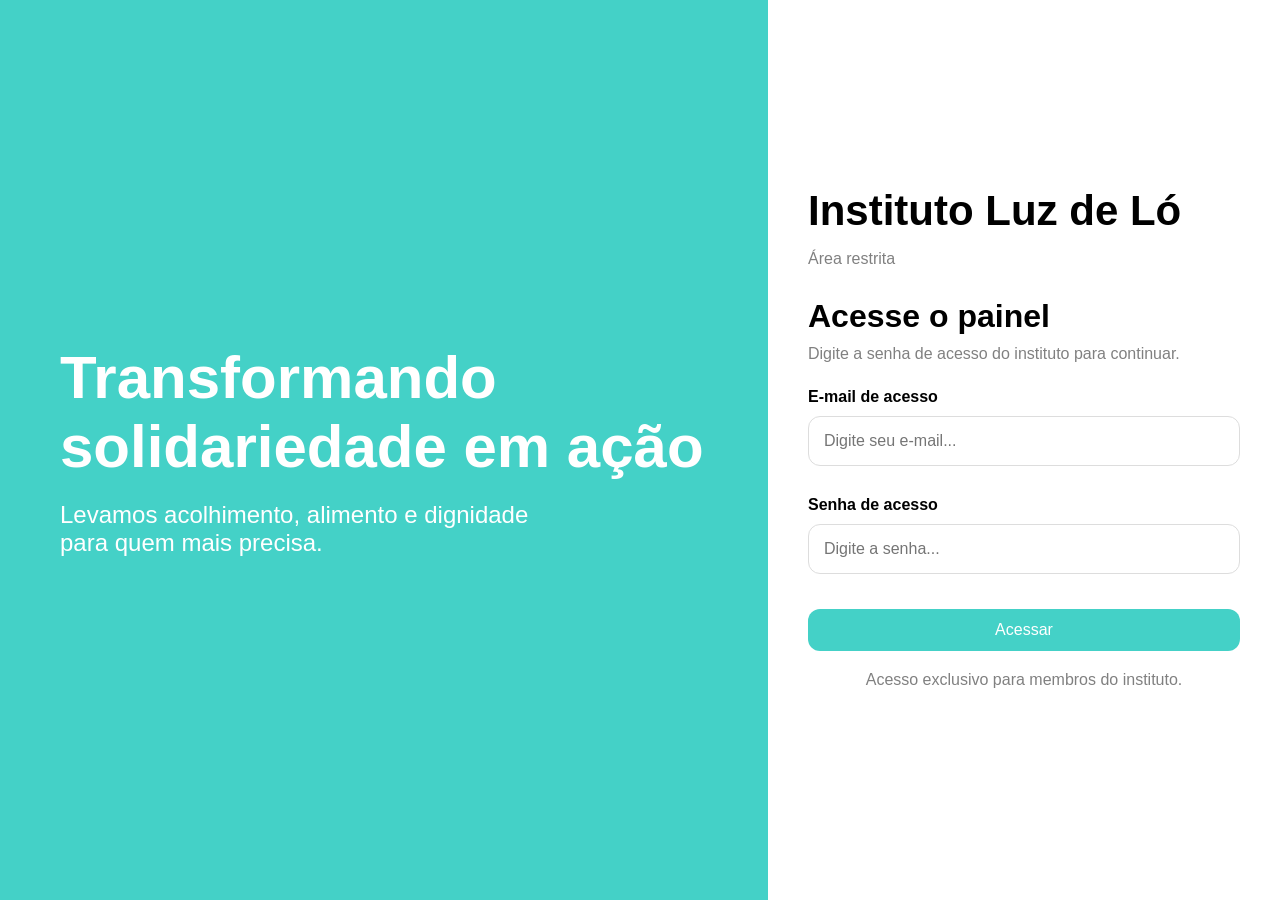
==== frontend_sistema/historico.html @ d1e00814 "Integração do frontend com API" ====
<!DOCTYPE html>
<html lang="pt-br">
<head>
    <meta charset="UTF-8">
    <meta name="viewport" content="width=device-width, initial-scale=1.0">
    <title>Histórico</title>
    <link rel="stylesheet" href="style.css">
</head>
<body>
    <div class="container">

  <aside class="sidebar">
    <div>
      <div class="logo">Luz de Ló</div>

      <div class="menu">
        <a href="notificacoes.html">Notificações</a>
        <a class="active" href="#">Histórico</a>
        <a href="rejeitados.html">Rejeitados</a>
        <a href="registrar.html">Registrar Gastos</a>
      </div>
    </div>

    <p>Painel de Gestão</p>
  </aside>

  <main class="main">

    <div class="topbar">
      <h1>Histórico</h1>
      <div class="saldo">Saldo atual: R$ 0,00</div>
    </div>

    <div class="filters">
  <button onclick="filtrarHistorico('Todos')" class="filter-btn active">Todos</button>
  <button onclick="filtrarHistorico('Doação')" class="filter-btn">Doações</button> <button onclick="filtrarHistorico('Marmitas')" class="filter-btn">Marmitas</button>
  <button onclick="filtrarHistorico('Tecidos')" class="filter-btn">Tecidos</button>
  <button onclick="filtrarHistorico('Outros')" class="filter-btn">Outros</button>
</div>

    <div id="lista-historico"></div>

  </main>

</div>
<script src="script.js"></script>

</body>
</html>
---- frontend_sistema/style.css ----
* {
  margin: 0;
  padding: 0;
  box-sizing: border-box;
  font-family: Arial, Helvetica, sans-serif;
}

body {
  background: #f5f5f5;
}

.container {
  display: flex;
  min-height: 100vh;
}

.sidebar {
  width: 260px;
  background: white;
  border-right: 1px solid #ddd;
  padding: 20px 15px;
  display: flex;
  flex-direction: column;
  justify-content: space-between;
}

.logo {
  font-size: 30px;
  font-weight: bold;
  color: #44d1c7;
  margin-bottom: 30px;
}

.menu {
  display: flex;
  flex-direction: column;
  gap: 10px;
}

.menu a {
  text-decoration: none;
  color: #333;
  padding: 15px;
  border-radius: 14px;
  transition: 0.3s;
  font-size: 18px;
}

.menu a:hover,
.menu .active {
  background: #44d1c7;
  color: white;
}

.main {
  flex: 1;
  padding: 30px;
}

.topbar {
  display: flex;
  justify-content: space-between;
  align-items: center;
  margin-bottom: 30px;
}

.topbar h1 {
  font-size: 38px;
}

.saldo {
  background: #44d1c7;
  color: white;
  padding: 14px 22px;
  border-radius: 20px;
  font-weight: bold;
}

.card {
  background: white;
  border-radius: 20px;
  padding: 25px;
  margin-bottom: 20px;
  box-shadow: 0 2px 10px rgba(0,0,0,0.05);
}

.valor {
  font-size: 42px;
  font-weight: bold;
  margin-bottom: 10px;
}

.data {
  color: gray;
  margin-bottom: 20px;
}

.actions {
  display: flex;
  gap: 15px;
  margin-top: 20px;
}

.btn {
  border: none;
  padding: 12px 20px;
  border-radius: 12px;
  cursor: pointer;
  font-size: 16px;
  transition: 0.3s;
}

.btn-green {
  background: #37c777;
  color: white;
}

.btn-red {
  background: #ef3d3d;
  color: white;
}

.btn-cyan {
  background: #44d1c7;
  color: white;
}

.btn:hover {
  opacity: 0.8;
}

input,
textarea {
  width: 100%;
  padding: 15px;
  border-radius: 12px;
  border: 1px solid #ddd;
  margin-top: 10px;
  margin-bottom: 20px;
  font-size: 16px;
}

textarea {
  resize: none;
  height: 120px;
}

.upload {
  border: 2px dashed #ccc;
  border-radius: 20px;
  padding: 50px;
  text-align: center;
  color: gray;
  margin-bottom: 20px;
}

.filters {
  display: flex;
  gap: 10px;
  margin-bottom: 25px;
  flex-wrap: wrap;
}

.filter-btn {
  padding: 10px 18px;
  border-radius: 20px;
  border: none;
  background: white;
  cursor: pointer;
}

.filter-btn.active {
  background: #44d1c7;
  color: white;
}

.badge {
  display: inline-block;
  padding: 8px 15px;
  border-radius: 20px;
  color: white;
  font-size: 14px;
  margin-left: 10px;
}

.badge-red {
  background: #ef3d3d;
}

.badge-green {
  background: #37c777;
}

.badge-gray {
  background: #999;
}

.login-container {
  display: flex;
  min-height: 100vh;
}

.login-left {
  flex: 1;
  background: #44d1c7;
  color: white;
  display: flex;
  flex-direction: column;
  justify-content: center;
  padding: 60px;
}

.login-left h1 {
  font-size: 60px;
  margin-bottom: 20px;
}

.login-left p {
  font-size: 24px;
  max-width: 500px;
}

.login-right {
  width: 40%;
  background: white;
  display: flex;
  justify-content: center;
  align-items: center;
  padding: 40px;
}

.login-box {
  width: 100%;
  max-width: 450px;
}

.login-box h2 {
  font-size: 42px;
  margin-bottom: 15px;
}

.login-box p {
  margin-bottom: 25px;
  color: gray;
}

@media(max-width: 900px) {
  .sidebar {
    width: 90px;
  }

  .menu a {
    font-size: 14px;
    padding: 10px;
  }

  .topbar h1 {
    font-size: 28px;
  }

  .login-left {
    display: none;
  }

  .login-right {
    width: 100%;
  }
}
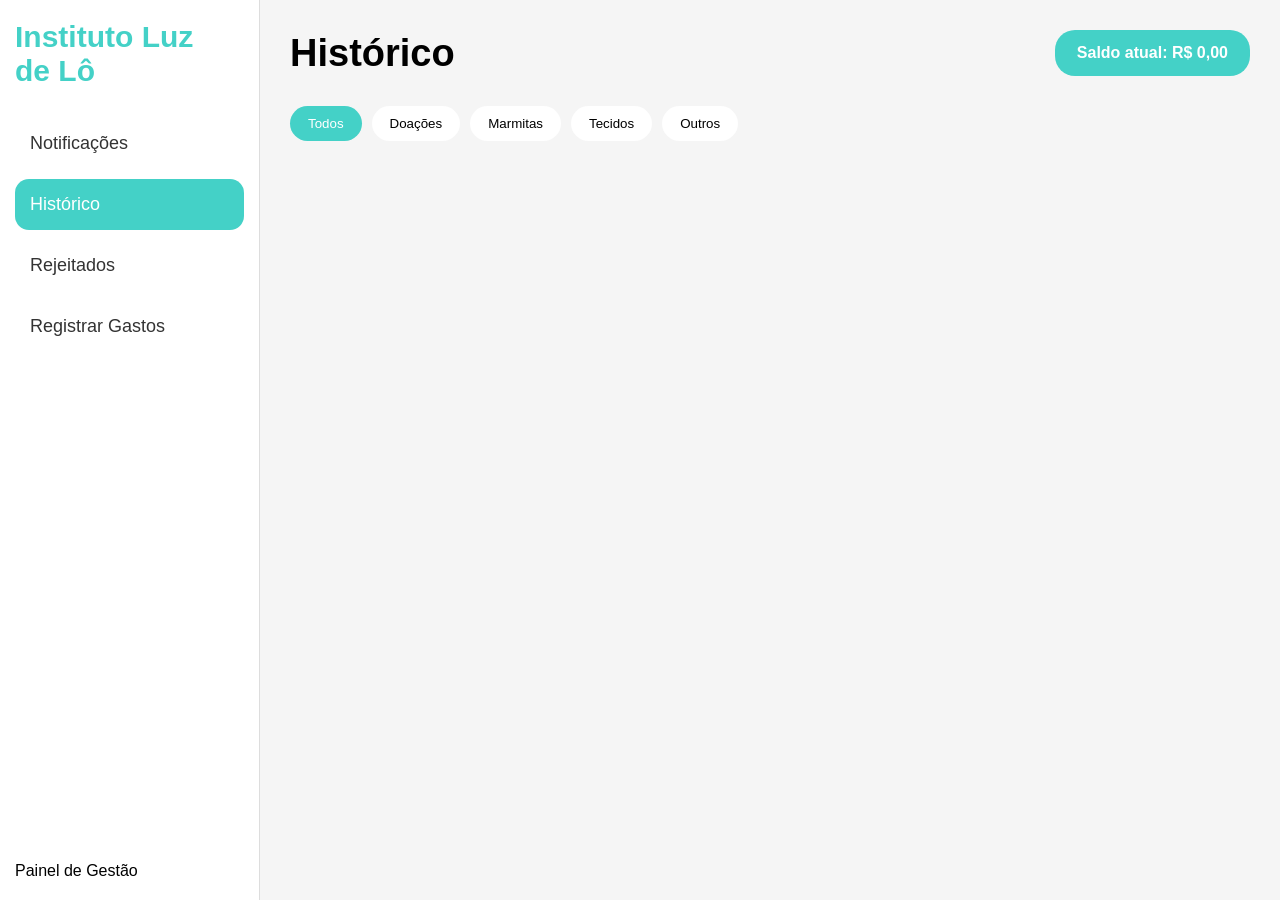
==== commit d97deee5: "Atualização do frontend" ====
--- a/frontend_sistema/historico.html
+++ b/frontend_sistema/historico.html
@@ -11,7 +11,14 @@
 
   <aside class="sidebar">
     <div>
-      <div class="logo">Luz de Ló</div>
+      <div class="logo">Instituto Luz<br> de Lô</div>
+
+  <input type="checkbox" id="menu-toggle" class="menu-checkbox">
+  <label for="menu-toggle" class="hamburger">
+    <span></span>
+    <span></span>
+    <span></span>
+  </label>
 
       <div class="menu">
         <a href="notificacoes.html">Notificações</a>
--- a/frontend_sistema/style.css
+++ b/frontend_sistema/style.css
@@ -245,6 +245,72 @@
 }
 
 @media(max-width: 900px) {
+  /* Layout adaptado para o Histórico em duas colunas */
+.card-gasto {
+  display: flex;
+  justify-content: space-between;
+  align-items: flex-start;
+  gap: 25px;
+}
+
+.gasto-info {
+  flex: 1;
+}
+
+/* Coluna da Direita (Status e Comprovante) */
+.gasto-retorno {
+  display: flex;
+  flex-direction: column;
+  align-items: flex-end;
+  gap: 12px;
+  text-align: right;
+  min-width: 200px;
+}
+
+/* Painelzinho da Data de Aprovação/Rejeição */
+.status-timeline {
+  display: flex;
+  flex-direction: column;
+  background: #fdfdfd;
+  padding: 8px 14px;
+  border-radius: 12px;
+  border: 1px dashed #ddd;
+}
+
+.status-label {
+  font-weight: bold;
+  font-size: 11px;
+  text-transform: uppercase;
+  color: #888;
+  margin-bottom: 2px;
+}
+
+.status-data {
+  font-size: 13px;
+  color: #333;
+}
+
+/* Botão de Ver Comprovante estilizado com a cor padrão da FATEC do Luz de Lô */
+.btn-comprovante {
+  display: inline-flex;
+  align-items: center;
+  gap: 8px;
+  padding: 8px 14px;
+  background: #f0fdfa;
+  color: #44d1c7;
+  border: 1px solid #44d1c7;
+  text-decoration: none;
+  border-radius: 10px;
+  font-weight: bold;
+  font-size: 13px;
+  transition: 0.3s;
+}
+
+.btn-comprovante:hover {
+  background: #44d1c7;
+  color: white;
+}
+
   .sidebar {
     width: 90px;
   }
@@ -266,3 +332,215 @@
     width: 100%;
   }
 }
+
+@media(max-width: 900px) {
+  /* Adicionar isso dentro da media query mobile do seu style.css */
+  .card-gasto {
+    flex-direction: column;
+    align-items: flex-start;
+    gap: 15px;
+  }
+
+  .gasto-retorno {
+    width: 100%;
+    align-items: flex-start;
+    text-align: left;
+    border-top: 1px dashed #eee;
+    padding-top: 15px;
+  }
+
+  .status-timeline, .gasto-comprovante, .btn-comprovante {
+    width: 100%;
+  }
+
+  .btn-comprovante {
+    justify-content: center;
+    padding: 11px;
+  }
+
+  /* Transforma o layout em coluna (Menu topo, conteúdo baixo) */
+  .container {
+    flex-direction: column;
+  }
+
+  /* Sidebar vira uma barra fixa no topo */
+  .sidebar {
+    width: 100%;
+    min-height: auto;
+    flex-direction: row;
+    justify-content: space-between;
+    align-items: center;
+    padding: 15px 20px;
+    border-right: none;
+    border-bottom: 1px solid #ddd;
+    position: relative;
+    z-index: 999;
+  }
+
+  .logo {
+    margin-bottom: 0;
+    font-size: 24px;
+  }
+
+  /* Esconde o checkbox real */
+  .menu-checkbox {
+    display: none;
+  }
+
+  /* Estilização do Botão Hambúrguer (Os 3 risquinhos) */
+  .hamburger {
+    display: flex;
+    flex-direction: column;
+    gap: 5px;
+    cursor: pointer;
+    padding: 5px;
+  }
+
+  .hamburger span {
+    display: block;
+    width: 28px;
+    height: 3px;
+    background-color: #333;
+    border-radius: 3px;
+    transition: 0.3s;
+  }
+
+  /* Estilo do Menu escondido (Vai aparecer como uma cortina) */
+  .menu {
+    display: none; /* Escondido por padrão */
+    flex-direction: column;
+    position: absolute;
+    top: 100%; /* Senta logo abaixo da barra do topo */
+    left: 0;
+    width: 100%;
+    background: white;
+    padding: 20px;
+    border-bottom: 1px solid #ddd;
+    box-shadow: 0 10px 15px rgba(0,0,0,0.05);
+    gap: 10px;
+  }
+
+  .menu a {
+    width: 100%;
+    text-align: left;
+    padding: 12px 20px;
+  }
+
+  /* A MÁGICA: Quando o checkbox estiver marcado, mostra o menu */
+  .menu-checkbox:checked ~ .menu {
+    display: flex;
+  }
+
+  /* EFEITO VISUAL: Transforma os 3 risquinhos em um "X" quando aberto */
+  .menu-checkbox:checked ~ .hamburger span:nth-child(1) {
+    transform: translateY(8px) rotate(45deg);
+  }
+  .menu-checkbox:checked ~ .hamburger span:nth-child(2) {
+    opacity: 0;
+  }
+  .menu-checkbox:checked ~ .hamburger span:nth-child(3) {
+    transform: translateY(-8px) rotate(-45deg);
+  }
+
+  /* Ajustes extras de espaçamento no mobile */
+  .main {
+    padding: 20px;
+  }
+
+  .topbar {
+    flex-direction: column;
+    align-items: flex-start;
+    gap: 15px;
+  }
+
+  .topbar h1 {
+    font-size: 28px;
+  }
+
+  .actions, .filters {
+    flex-wrap: wrap;
+  }
+
+  .login-left {
+    display: none;
+  }
+
+  .login-right {
+    width: 100%;
+    padding: 20px;
+  }
+}
+
+/* Garante que o botão hamburguer fique invisível no PC */
+@media(min-width: 901px) {
+  .hamburger, .menu-checkbox {
+    display: none;
+  }
+}
+
+/* Horário de aprovação e comprovante*/
+
+.card-gasto {
+  display: flex;
+  justify-content: space-between;
+  align-items: flex-start;
+  gap: 25px;
+}
+
+.gasto-info {
+  flex: 1;
+}
+
+/* Bloco da Direita: Organiza as informações verticalmente alinhadas à direita */
+.gasto-retorno {
+  display: flex;
+  flex-direction: column;
+  align-items: flex-end;
+  gap: 12px;
+  text-align: right;
+  min-width: 200px;
+}
+
+/* Caixinha sutil que exibe a Data de Aprovação/Rejeição */
+.status-timeline {
+  display: flex;
+  flex-direction: column;
+  background: #fdfdfd;
+  padding: 8px 14px;
+  border-radius: 12px;
+  border: 1px dashed #ddd;
+}
+
+.status-label {
+  font-weight: bold;
+  font-size: 11px;
+  text-transform: uppercase;
+  color: #888;
+  margin-bottom: 2px;
+}
+
+.status-data {
+  font-size: 13px;
+  color: #333;
+}
+
+/* Botão elegante do Comprovante */
+.btn-comprovante {
+  display: inline-flex;
+  align-items: center;
+  gap: 8px;
+  padding: 8px 14px;
+  background: #f0fdfa;
+  color: #44d1c7;
+  border: 1px solid #44d1c7;
+  text-decoration: none;
+  border-radius: 10px;
+  font-weight: bold;
+  font-size: 13px;
+  transition: 0.3s;
+}
+
+.btn-comprovante:hover {
+  background: #44d1c7;
+  color: white;
+}
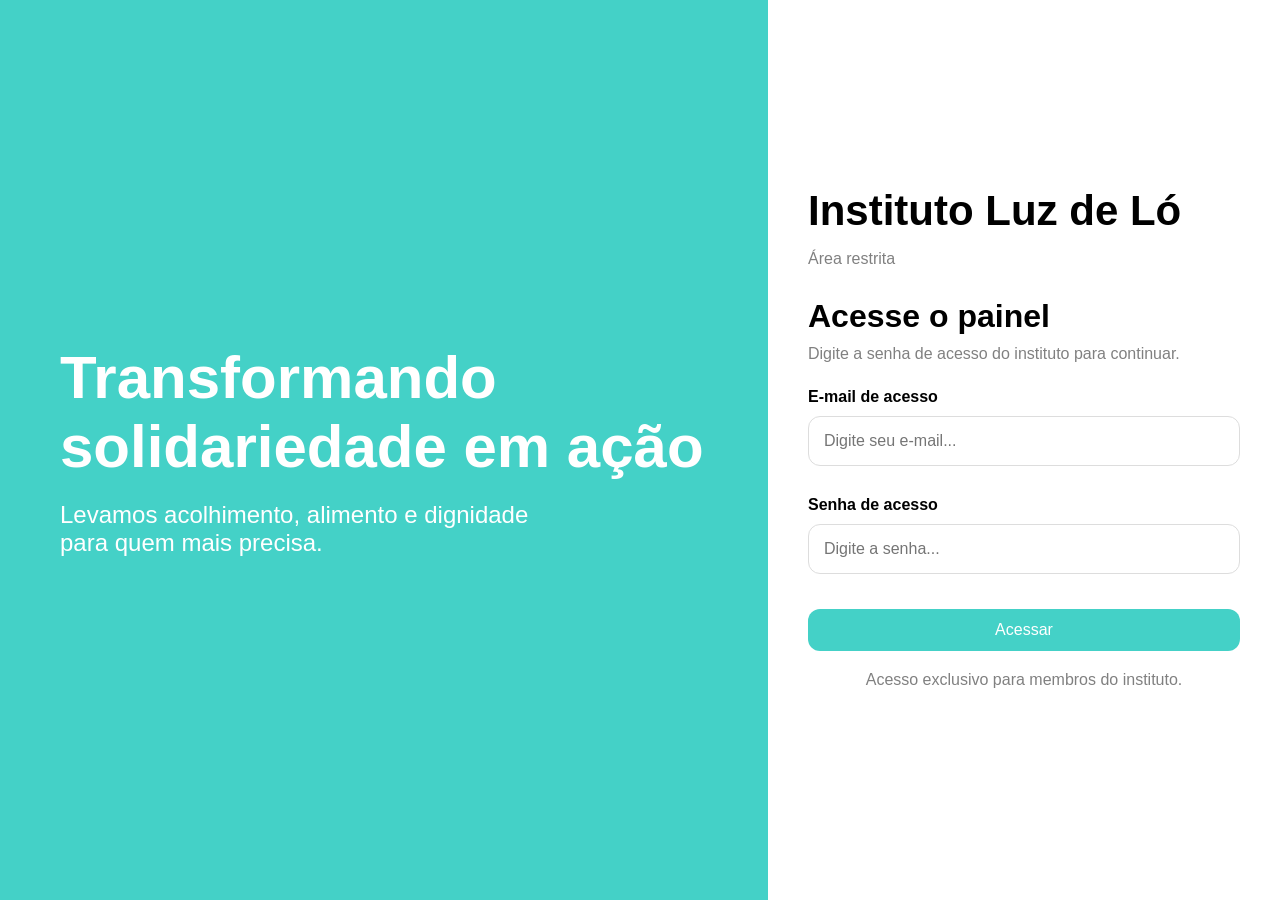
==== commit 26ec3804: "atualização para conexão com back" ====
--- a/frontend_sistema/historico.html
+++ b/frontend_sistema/historico.html
@@ -45,7 +45,7 @@
   <button onclick="filtrarHistorico('Outros')" class="filter-btn">Outros</button>
 </div>
 
-    <div id="lista-historico"></div>
+    <div id="lista-historico" class="lista-historico"></div>
 
   </main>
 
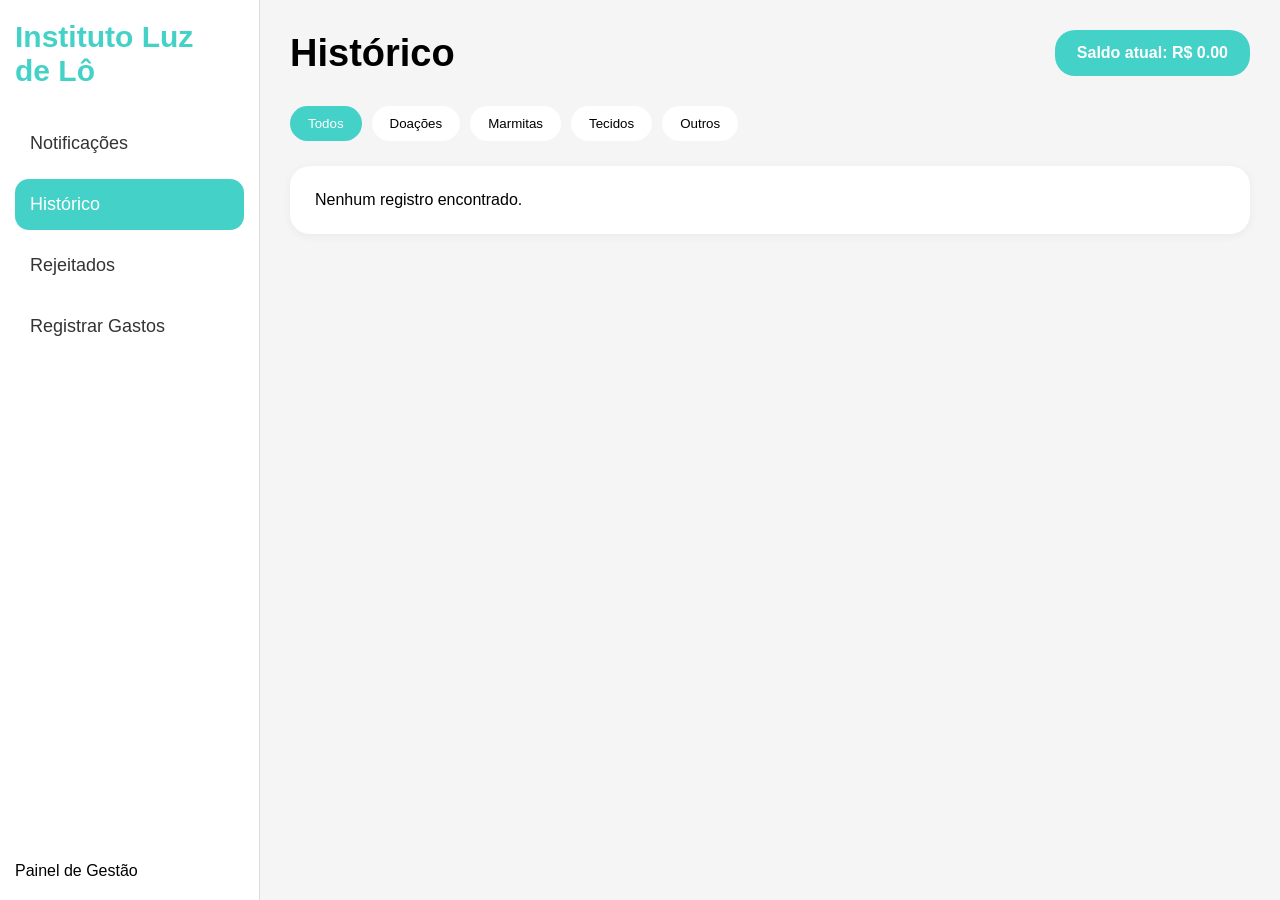
==== commit 83698477: "atualização front end" ====
--- a/frontend_sistema/historico.html
+++ b/frontend_sistema/historico.html
@@ -45,7 +45,7 @@
   <button onclick="filtrarHistorico('Outros')" class="filter-btn">Outros</button>
 </div>
 
-    <div id="lista-historico" class="lista-historico"></div>
+    <div id="lista-historico"></div>
 
   </main>
 
